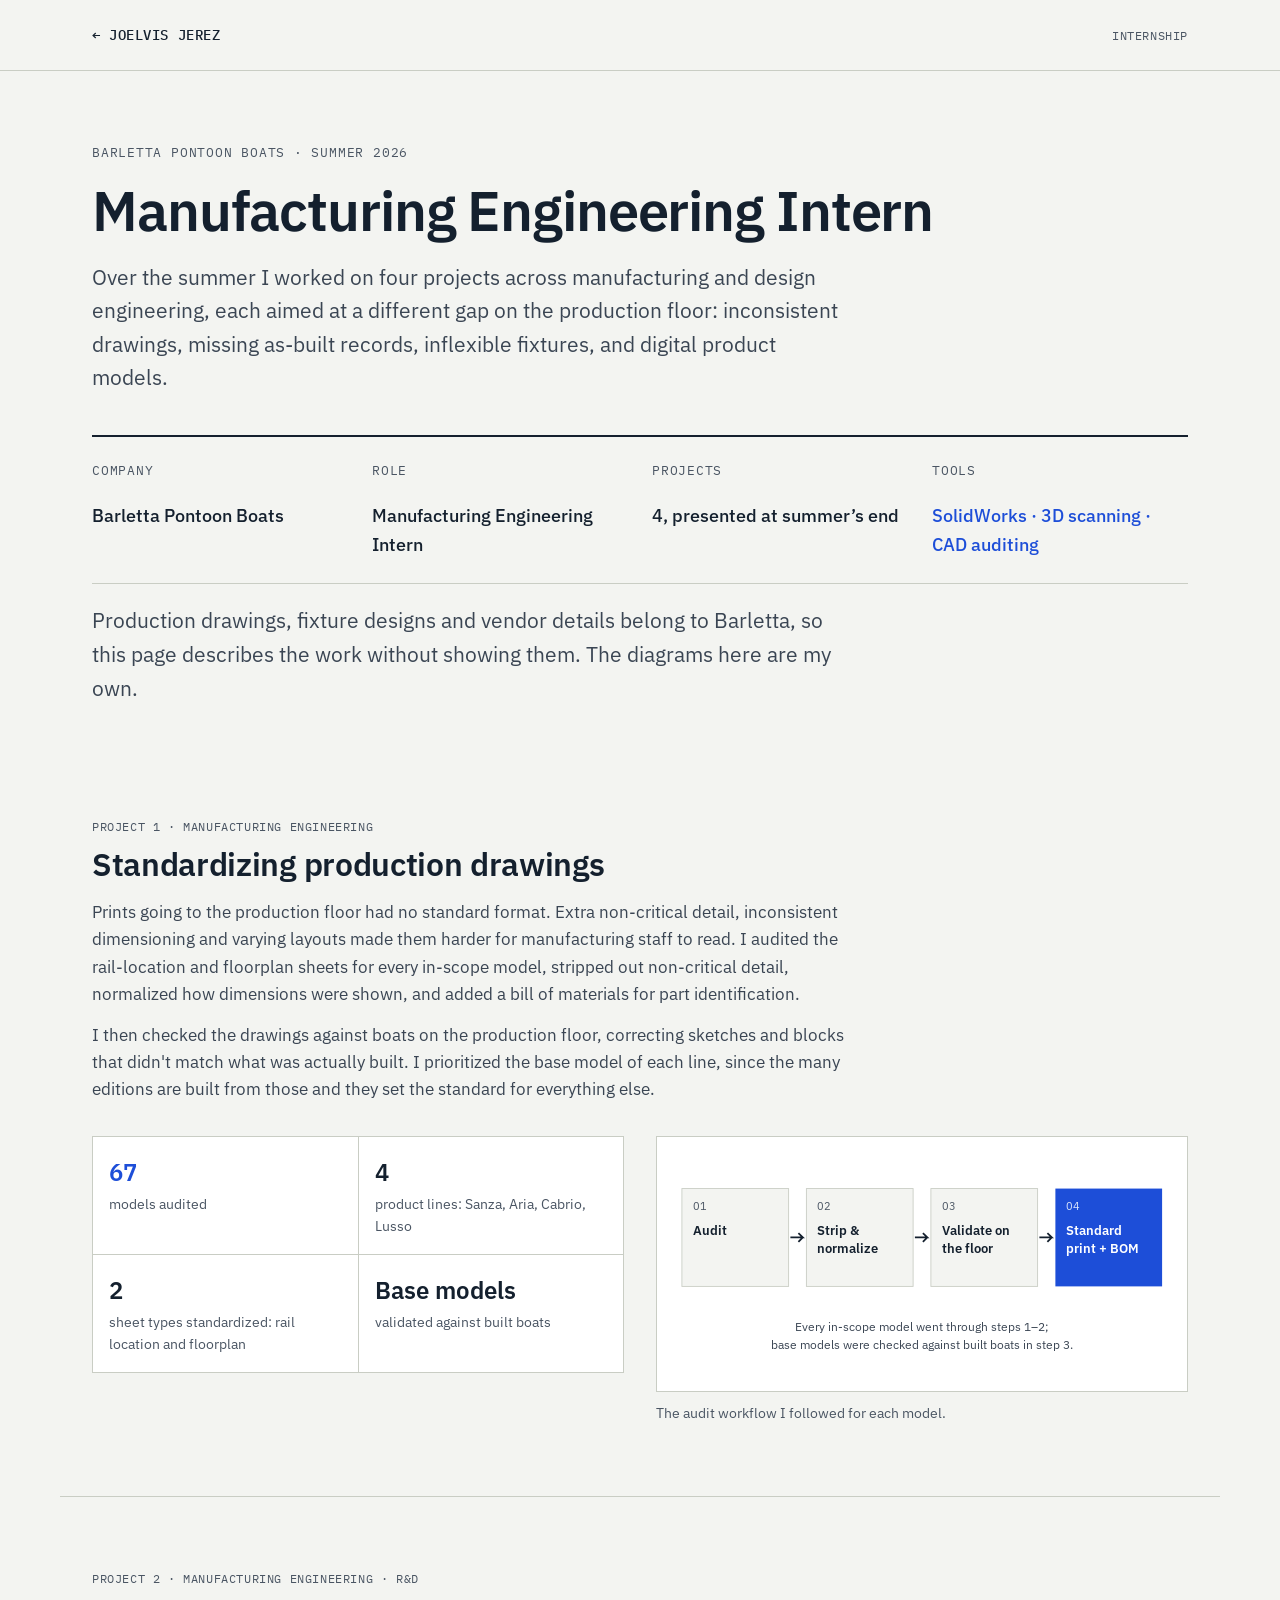
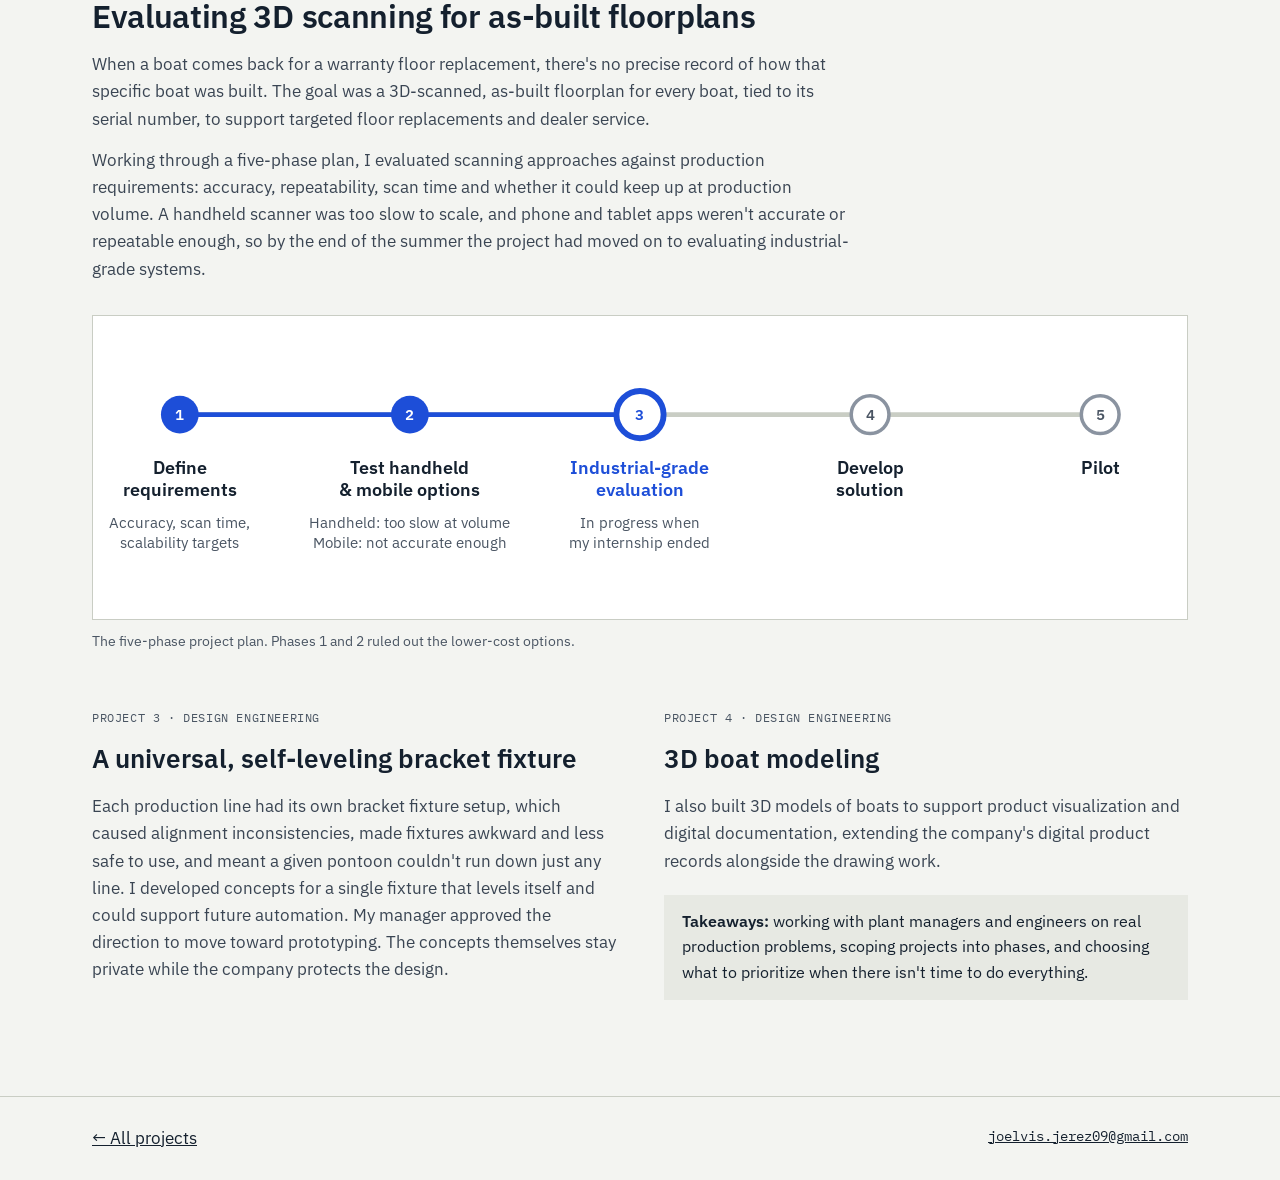
==== barletta.html @ f48c3b7b "Add files via upload" ====
<!doctype html>
<html lang="en">
<head>
<meta charset="utf-8">
<meta name="viewport" content="width=device-width, initial-scale=1">
<link rel="preconnect" href="https://fonts.googleapis.com">
<link rel="preconnect" href="https://fonts.gstatic.com" crossorigin>
<link href="https://fonts.googleapis.com/css2?family=IBM+Plex+Mono:wght@400;500&family=IBM+Plex+Sans:wght@400;500;600;700&display=swap" rel="stylesheet">
<link rel="stylesheet" href="styles.css">
<title>Manufacturing Engineering Intern, Barletta — Joelvis Jerez</title>
<meta name="description" content="Summer 2026 manufacturing engineering internship at Barletta Pontoon Boats: CAD standardization, 3D-scanning evaluation and fixture design.">
</head>
<body class="prose">

<header class="site-header">
<div class="wrap">
<a class="brand" href="index.html">← JOELVIS JEREZ</a>
<span class="kicker">INTERNSHIP</span>
</div>
</header>

<main>
<section class="wrap p-hero">
<div class="kicker">BARLETTA PONTOON BOATS · SUMMER 2026</div>
<h1>Manufacturing Engineering Intern</h1>
<p>Over the summer I worked on four projects across manufacturing and design engineering, each aimed at a different gap on the production floor: inconsistent drawings, missing as-built records, inflexible fixtures, and digital product models.</p>
<div class="facts">
<div><span class="kicker">COMPANY</span><strong>Barletta Pontoon Boats</strong></div>
<div><span class="kicker">ROLE</span><strong>Manufacturing Engineering Intern</strong></div>
<div><span class="kicker">PROJECTS</span><strong>4, presented at summer’s end</strong></div>
<div><span class="kicker">TOOLS</span><strong class="hl">SolidWorks · 3D scanning · CAD auditing</strong></div>
</div>
<p class="note">Production drawings, fixture designs and vendor details belong to Barletta, so this page describes the work without showing them. The diagrams here are my own.</p>
</section>

<!-- 1. CAD -->
<section class="wrap study">
<div class="kicker">PROJECT 1 · MANUFACTURING ENGINEERING</div>
<h2>Standardizing production drawings</h2>
<p>Prints going to the production floor had no standard format. Extra non-critical detail, inconsistent dimensioning and varying layouts made them harder for manufacturing staff to read. I audited the rail-location and floorplan sheets for every in-scope model, stripped out non-critical detail, normalized how dimensions were shown, and added a bill of materials for part identification.</p>
<p class="lead" style="margin-top:14px">I then checked the drawings against boats on the production floor, correcting sketches and blocks that didn't match what was actually built. I prioritized the base model of each line, since the many editions are built from those and they set the standard for everything else.</p>
<div class="figs">
<div class="nums" role="list" aria-label="Drawing audit results">
<div role="listitem"><b class="hl">67</b><span>models audited</span></div>
<div role="listitem"><b>4</b><span>product lines: Sanza, Aria, Cabrio, Lusso</span></div>
<div role="listitem"><b>2</b><span>sheet types standardized: rail location and floorplan</span></div>
<div role="listitem"><b>Base models</b><span>validated against built boats</span></div>
</div>
<figure>
<div class="chart">
<svg viewBox="0 0 560 250" role="img" aria-labelledby="cad-t cad-d">
<title id="cad-t">Drawing standardization workflow</title>
<desc id="cad-d">Four steps: audit the drawing, strip and normalize, validate against built boats, release a standard print with a bill of materials.</desc>
<g font-family="IBM Plex Sans, Helvetica, sans-serif">
<rect x="10" y="40" width="120" height="110" fill="#F3F4F1" stroke="#C9CDC4"/>
<rect x="150" y="40" width="120" height="110" fill="#F3F4F1" stroke="#C9CDC4"/>
<rect x="290" y="40" width="120" height="110" fill="#F3F4F1" stroke="#C9CDC4"/>
<rect x="430" y="40" width="120" height="110" fill="#1D4ED8"/>
<g font-size="12" fill="#4A5563" font-family="IBM Plex Mono, Menlo, monospace"><text x="22" y="64">01</text><text x="162" y="64">02</text><text x="302" y="64">03</text><text x="442" y="64" fill="#DCE5FB">04</text></g>
<g font-size="15" font-weight="600" fill="#14202E">
<text x="22" y="92">Audit</text><text x="162" y="92">Strip &amp;</text><text x="162" y="112">normalize</text><text x="302" y="92">Validate on</text><text x="302" y="112">the floor</text><text x="442" y="92" fill="#FFFFFF">Standard</text><text x="442" y="112" fill="#FFFFFF">print + BOM</text>
</g>
<g fill="#14202E"><path d="M132 95 l14 0 l-5 -5 M146 95 l-5 5" stroke="#14202E" stroke-width="2" fill="none"/><path d="M272 95 l14 0 l-5 -5 M286 95 l-5 5" stroke="#14202E" stroke-width="2" fill="none"/><path d="M412 95 l14 0 l-5 -5 M426 95 l-5 5" stroke="#14202E" stroke-width="2" fill="none"/></g>
<text x="280" y="200" font-size="13" fill="#3A4553" text-anchor="middle">Every in-scope model went through steps 1–2;</text>
<text x="280" y="220" font-size="13" fill="#3A4553" text-anchor="middle">base models were checked against built boats in step 3.</text>
</g>
</svg>
</div>
<figcaption>The audit workflow I followed for each model.</figcaption>
</figure>
</div>
</section>

<!-- 2. SCANNING -->
<section class="wrap study">
<div class="kicker">PROJECT 2 · MANUFACTURING ENGINEERING · R&amp;D</div>
<h2>Evaluating 3D scanning for as-built floorplans</h2>
<p>When a boat comes back for a warranty floor replacement, there's no precise record of how that specific boat was built. The goal was a 3D-scanned, as-built floorplan for every boat, tied to its serial number, to support targeted floor replacements and dealer service.</p>
<p class="lead" style="margin-top:14px">Working through a five-phase plan, I evaluated scanning approaches against production requirements: accuracy, repeatability, scan time and whether it could keep up at production volume. A handheld scanner was too slow to scale, and phone and tablet apps weren't accurate or repeatable enough, so by the end of the summer the project had moved on to evaluating industrial-grade systems.</p>
<figure style="margin-top:32px">
<div class="chart">
<svg viewBox="0 0 900 230" role="img" aria-labelledby="scan-t scan-d">
<title id="scan-t">Five-phase scanning evaluation plan</title>
<desc id="scan-d">Phase 1 define requirements, phase 2 handheld and mobile testing, both complete. Phase 3 industrial-grade evaluation, in progress at the end of the internship. Phase 4 solution development and phase 5 pilot are next.</desc>
<g font-family="IBM Plex Sans, Helvetica, sans-serif">
<line x1="60" y1="70" x2="840" y2="70" stroke="#C9CDC4" stroke-width="4"/>
<line x1="60" y1="70" x2="450" y2="70" stroke="#1D4ED8" stroke-width="4"/>
<circle cx="60" cy="70" r="16" fill="#1D4ED8"/><circle cx="255" cy="70" r="16" fill="#1D4ED8"/>
<circle cx="450" cy="70" r="20" fill="#FFFFFF" stroke="#1D4ED8" stroke-width="5"/>
<circle cx="645" cy="70" r="16" fill="#FFFFFF" stroke="#8A93A0" stroke-width="3"/><circle cx="840" cy="70" r="16" fill="#FFFFFF" stroke="#8A93A0" stroke-width="3"/>
<g font-size="13" fill="#FFFFFF" text-anchor="middle" font-weight="600"><text x="60" y="75">1</text><text x="255" y="75">2</text></g>
<g font-size="13" text-anchor="middle" font-weight="600"><text x="450" y="75" fill="#1D4ED8">3</text><text x="645" y="75" fill="#4A5563">4</text><text x="840" y="75" fill="#4A5563">5</text></g>
<g font-size="15" font-weight="600" fill="#14202E" text-anchor="middle">
<text x="60" y="120">Define</text><text x="60" y="139">requirements</text>
<text x="255" y="120">Test handheld</text><text x="255" y="139">&amp; mobile options</text>
<text x="450" y="120" fill="#1D4ED8">Industrial-grade</text><text x="450" y="139" fill="#1D4ED8">evaluation</text>
<text x="645" y="120">Develop</text><text x="645" y="139">solution</text>
<text x="840" y="120">Pilot</text>
</g>
<g font-size="12.5" fill="#4A5563" text-anchor="middle">
<text x="60" y="166">Accuracy, scan time,</text><text x="60" y="183">scalability targets</text>
<text x="255" y="166">Handheld: too slow at volume</text><text x="255" y="183">Mobile: not accurate enough</text>
<text x="450" y="166">In progress when</text><text x="450" y="183">my internship ended</text>
</g>
</g>
</svg>
</div>
<figcaption>The five-phase project plan. Phases 1 and 2 ruled out the lower-cost options.</figcaption>
</figure>
</section>

<!-- 3 & 4 -->
<section class="wrap two last">
<div>
<div class="kicker" style="margin-bottom:10px">PROJECT 3 · DESIGN ENGINEERING</div>
<h2>A universal, self-leveling bracket fixture</h2>
<p>Each production line had its own bracket fixture setup, which caused alignment inconsistencies, made fixtures awkward and less safe to use, and meant a given pontoon couldn't run down just any line. I developed concepts for a single fixture that levels itself and could support future automation. My manager approved the direction to move toward prototyping. The concepts themselves stay private while the company protects the design.</p>
</div>
<div>
<div class="kicker" style="margin-bottom:10px">PROJECT 4 · DESIGN ENGINEERING</div>
<h2>3D boat modeling</h2>
<p>I also built 3D models of boats to support product visualization and digital documentation, extending the company's digital product records alongside the drawing work.</p>
<div class="role" style="margin-top:20px"><b>Takeaways:</b> working with plant managers and engineers on real production problems, scoping projects into phases, and choosing what to prioritize when there isn't time to do everything.</div>
</div>
</section>
</main>

<footer class="p-footer">
<div class="wrap">
<a href="index.html">← All projects</a>
<a class="mono" href="mailto:joelvis.jerez09@gmail.com">joelvis.jerez09@gmail.com</a>
</div>
</footer>

</body>
</html>
---- styles.css ----
/* Joelvis Jerez portfolio — shared styles */
:root{
  --ground:#F3F4F1; --panel:#E7E9E3; --line:#C9CDC4; --ink:#14202E;
  --body:#3A4553; --muted:#4A5563; --accent:#1D4ED8; --accent-dark:#163C9E; --white:#FFFFFF;
  --sans:'IBM Plex Sans','Helvetica Neue',Helvetica,sans-serif;
  --mono:'IBM Plex Mono',ui-monospace,Menlo,Consolas,monospace;
}
*{box-sizing:border-box}
html{scroll-behavior:smooth}
@media (prefers-reduced-motion:reduce){html{scroll-behavior:auto}}
body{margin:0;background:var(--ground);color:var(--ink);font-family:var(--sans);font-size:16px;line-height:1.55}
img{max-width:100%;display:block}
a{color:var(--accent)} a:hover{color:var(--accent-dark)}
a:focus-visible{outline:2px solid var(--accent);outline-offset:3px}
h1,h2,h3{margin:0;font-weight:600}
p{margin:0}

.wrap{max-width:1160px;margin:0 auto;padding-left:32px;padding-right:32px}
@media (max-width:600px){.wrap{padding-left:20px;padding-right:20px}}

/* header */
.site-header{border-bottom:1px solid var(--line)}
.site-header .wrap{display:flex;flex-wrap:wrap;align-items:center;justify-content:space-between;gap:8px 16px;padding-top:12px;padding-bottom:12px}
.brand{font-family:var(--mono);font-size:14px;font-weight:500;letter-spacing:.04em;color:var(--ink);text-decoration:none;padding:12px 0}
.nav{display:flex;gap:28px;font-size:15px}
.nav a{color:var(--ink);text-decoration:none;padding:12px 0}
.nav a:hover{text-decoration:underline}

/* shared bits */
.kicker{font-family:var(--mono);font-size:12px;color:var(--muted);letter-spacing:.05em}
.stat{font-family:var(--mono);font-size:14px;color:var(--accent);font-weight:500}
.section-head{display:flex;align-items:baseline;justify-content:space-between;gap:16px;border-top:2px solid var(--ink);padding-top:16px;margin-bottom:36px}
.section-head h2{font-size:28px}
.section-head span{font-family:var(--mono);font-size:13px;color:var(--muted)}
.ph{border:1px dashed #8A93A0;background:var(--panel);display:flex;align-items:center;justify-content:center;font-family:var(--mono);font-size:13px;color:var(--muted);text-align:center;padding:16px;aspect-ratio:4/3}
.ph.square{aspect-ratio:1/1;font-size:12px}
.ph.wide{aspect-ratio:2/1;font-size:14px}
.media{width:100%;height:auto;aspect-ratio:4/3;object-fit:cover}
.btn{display:inline-flex;align-items:center;min-height:48px;padding:0 24px;text-decoration:none;font-weight:500}
.btn.solid{background:var(--ink);color:var(--ground)}
.btn.solid:hover{background:#26364B;color:var(--ground)}
.btn.outline{border:1px solid var(--ink);color:var(--ink)}
.btn.outline:hover{background:var(--panel);color:var(--ink)}

/* home: hero */
.hero{padding-top:96px;padding-bottom:72px}
.hero .kicker{font-size:13px;letter-spacing:.06em;margin-bottom:20px}
.hero h1{font-size:56px;line-height:1.08;letter-spacing:-.02em;max-width:860px}
.hero p{margin-top:28px;font-size:19px;color:var(--body);max-width:680px}
.hero .actions{display:flex;flex-wrap:wrap;gap:12px;margin-top:36px}
@media (max-width:700px){.hero{padding-top:56px;padding-bottom:48px}.hero h1{font-size:36px}.hero p{font-size:17px}}

/* home: featured grid */
.work{padding-top:24px;padding-bottom:80px}
.grid{display:grid;grid-template-columns:repeat(auto-fit,minmax(320px,1fr));gap:40px 32px}
@media (max-width:400px){.grid{grid-template-columns:1fr}}
.card{display:flex;flex-direction:column;gap:14px;color:var(--ink);text-decoration:none}
.card h3{font-size:22px}
.card p{color:var(--body)}
a.card:hover h3{text-decoration:underline}

/* in progress */
.band{background:var(--panel);border-top:1px solid var(--line);border-bottom:1px solid var(--line)}
.band .wrap{padding-top:64px;padding-bottom:64px}
.band .grid{gap:32px}
.tile{display:flex;flex-direction:column;gap:10px;background:var(--ground);padding:28px;border:1px solid var(--line)}
.tile h3{font-size:20px}
.tile p{color:var(--body)}

/* more work */
.more{padding-top:72px;padding-bottom:72px}
.small-grid{display:grid;grid-template-columns:repeat(auto-fit,minmax(240px,1fr));gap:32px}
.small{display:flex;flex-direction:column;gap:10px}
.small h3{font-size:17px}
.small p{font-size:15px;color:var(--body)}

/* about */
.about{border-top:1px solid var(--line)}
.about .wrap{padding-top:72px;padding-bottom:72px;display:grid;grid-template-columns:repeat(auto-fit,minmax(300px,1fr));gap:48px}
.about h2{font-size:28px;margin-bottom:16px}
.about h3{font-size:20px;margin-bottom:16px}
.about p{color:var(--body)}
.skills{font-family:var(--mono);font-size:14px;line-height:1.9}

/* footer */
.site-footer{background:var(--ink);color:var(--ground)}
.site-footer .wrap{padding-top:64px;padding-bottom:64px;display:flex;flex-wrap:wrap;justify-content:space-between;align-items:flex-end;gap:32px}
.site-footer h2{font-size:32px;margin-bottom:12px}
.site-footer p{color:#C9CFD8}
.site-footer .links{display:flex;flex-direction:column;gap:4px;font-family:var(--mono);font-size:15px}
.site-footer a{color:var(--ground);padding:8px 0;word-break:break-all}
.site-footer a:focus-visible{outline-color:var(--ground)}

/* project pages */
.p-hero{padding-top:72px;padding-bottom:40px}
.p-hero .kicker{font-size:13px;letter-spacing:.06em;margin-bottom:16px}
.p-hero h1{font-size:56px;line-height:1.08;letter-spacing:-.02em}
.p-hero p{margin-top:20px;font-size:21px;color:var(--body);max-width:760px}
@media (max-width:700px){.p-hero{padding-top:48px}.p-hero h1{font-size:38px}.p-hero p{font-size:18px}}
.facts{display:grid;grid-template-columns:repeat(auto-fit,minmax(200px,1fr));gap:24px;border-top:2px solid var(--ink);border-bottom:1px solid var(--line);padding:24px 0;margin-top:40px}
.facts div{display:flex;flex-direction:column;gap:4px}
.facts strong{font-size:18px;font-weight:500}
.facts strong.hl{color:var(--accent)}
.prose{font-size:17px;line-height:1.6}
.block{padding-top:56px}
.block h2{font-size:26px;margin-bottom:14px}
.block > p{color:var(--body);max-width:760px;margin-bottom:28px}
.two{display:grid;grid-template-columns:repeat(auto-fit,minmax(300px,1fr));gap:48px;padding-top:56px}
.two h2{font-size:26px;margin-bottom:14px}
.two p{color:var(--body)}
.fig-grid{display:grid;grid-template-columns:repeat(auto-fit,minmax(300px,1fr));gap:24px}
.fig-grid.three{grid-template-columns:repeat(auto-fit,minmax(220px,1fr))}
figure{margin:0;display:flex;flex-direction:column;gap:10px}
figcaption{font-size:14px;color:var(--muted)}
.trials{display:grid;grid-template-columns:repeat(3,minmax(0,1fr));gap:16px;max-width:640px}
.trial{border:1px solid var(--line);background:var(--white);padding:20px;display:flex;flex-direction:column;gap:4px}
.trial b{font-size:32px;font-weight:600}
.trial b.hl{color:var(--accent)}
@media (max-width:420px){.trial{padding:14px}.trial b{font-size:24px}}
.last{padding-bottom:96px}
.p-footer{border-top:1px solid var(--line)}
.p-footer .wrap{padding-top:16px;padding-bottom:16px;display:flex;flex-wrap:wrap;justify-content:space-between;gap:8px 16px}
.p-footer a{color:var(--ink);padding:12px 0}
.p-footer .mono{font-family:var(--mono);font-size:14px}

/* engine studies page */
.study{padding-top:72px}
.study + .study{border-top:1px solid var(--line);margin-top:72px}
.study .kicker{margin-bottom:10px}
.study h2{font-size:32px;line-height:1.15;letter-spacing:-.01em;margin-bottom:16px}
.study > p, .study .lead{color:var(--body);max-width:760px}
.role{margin-top:16px;padding:14px 18px;background:var(--panel);max-width:760px;font-size:16px}
.role b{font-weight:600}
.figs{display:grid;grid-template-columns:repeat(auto-fit,minmax(320px,1fr));gap:32px;margin-top:32px;align-items:start}
.chart{background:var(--white);border:1px solid var(--line);padding:16px}
.chart svg{width:100%;height:auto;display:block}
.chart text{font-family:var(--sans)}
.nums{display:grid;grid-template-columns:repeat(2,minmax(0,1fr));gap:1px;background:var(--line);border:1px solid var(--line)}
.nums div{background:var(--white);padding:16px;display:flex;flex-direction:column;gap:2px}
.nums b{font-size:24px;font-weight:600}
.nums b.hl{color:var(--accent)}
.nums span{font-size:14px;color:var(--muted)}
.table-wrap{overflow-x:auto;border:1px solid var(--line);background:var(--white)}
table{border-collapse:collapse;width:100%;font-size:15px;min-width:420px}
th,td{text-align:left;padding:10px 14px;border-bottom:1px solid var(--line)}
th{font-family:var(--mono);font-size:12px;font-weight:500;color:var(--muted);letter-spacing:.04em;background:var(--ground)}
tr:last-child td{border-bottom:0}
tr.ours td{font-weight:600;color:var(--accent)}
td.num,th.num{text-align:right;font-variant-numeric:tabular-nums}
.thumb{aspect-ratio:4/3;background:var(--white);border:1px solid var(--line);display:flex;align-items:center;justify-content:center;padding:12px}
.thumb svg{width:100%;height:100%}

/* media + project page extras */
.media{border:1px solid var(--line);background:var(--white)}
.media.portrait{object-position:center 42%}
.shot{width:100%;height:auto;border:1px solid var(--line);background:var(--white)}
.hero-media{margin-top:40px}
video{width:100%;height:auto;display:block;background:#0E1620;border:1px solid var(--line)}
.pair{display:grid;grid-template-columns:repeat(auto-fit,minmax(300px,1fr));gap:24px;margin-top:28px;align-items:start}
.quad{display:grid;grid-template-columns:repeat(auto-fit,minmax(200px,1fr));gap:16px;margin-top:28px;align-items:start}
.quad img{width:100%;aspect-ratio:3/4;object-fit:cover;border:1px solid var(--line);background:var(--white)}
.zoom{display:block}
.zoom:hover img{outline:2px solid var(--accent)}
.steps{list-style:none;margin:28px 0 0;padding:0;display:grid;gap:0;max-width:820px;counter-reset:s;border-top:1px solid var(--line)}
.steps li{counter-increment:s;display:grid;grid-template-columns:48px 1fr;gap:12px;padding:18px 0;border-bottom:1px solid var(--line)}
.steps li::before{content:counter(s);font-family:var(--mono);font-size:14px;color:var(--accent);font-weight:500;padding-top:2px}
.steps b{display:block;font-weight:600;margin-bottom:2px}
.steps span{color:var(--body)}
pre.code{margin:28px 0 0;padding:20px;background:#14202E;color:#E6EAF0;font-family:var(--mono);font-size:13.5px;line-height:1.6;overflow-x:auto;border-radius:0;max-width:820px}
pre.code .c{color:#93A2B6}
.credits{display:grid;grid-template-columns:repeat(auto-fit,minmax(220px,1fr));gap:1px;background:var(--line);border:1px solid var(--line);margin-top:28px}
.credits div{background:var(--white);padding:16px;display:flex;flex-direction:column;gap:4px}
.credits span{color:var(--body);font-size:15px}
.note{font-size:14px;color:var(--muted);margin-top:10px}
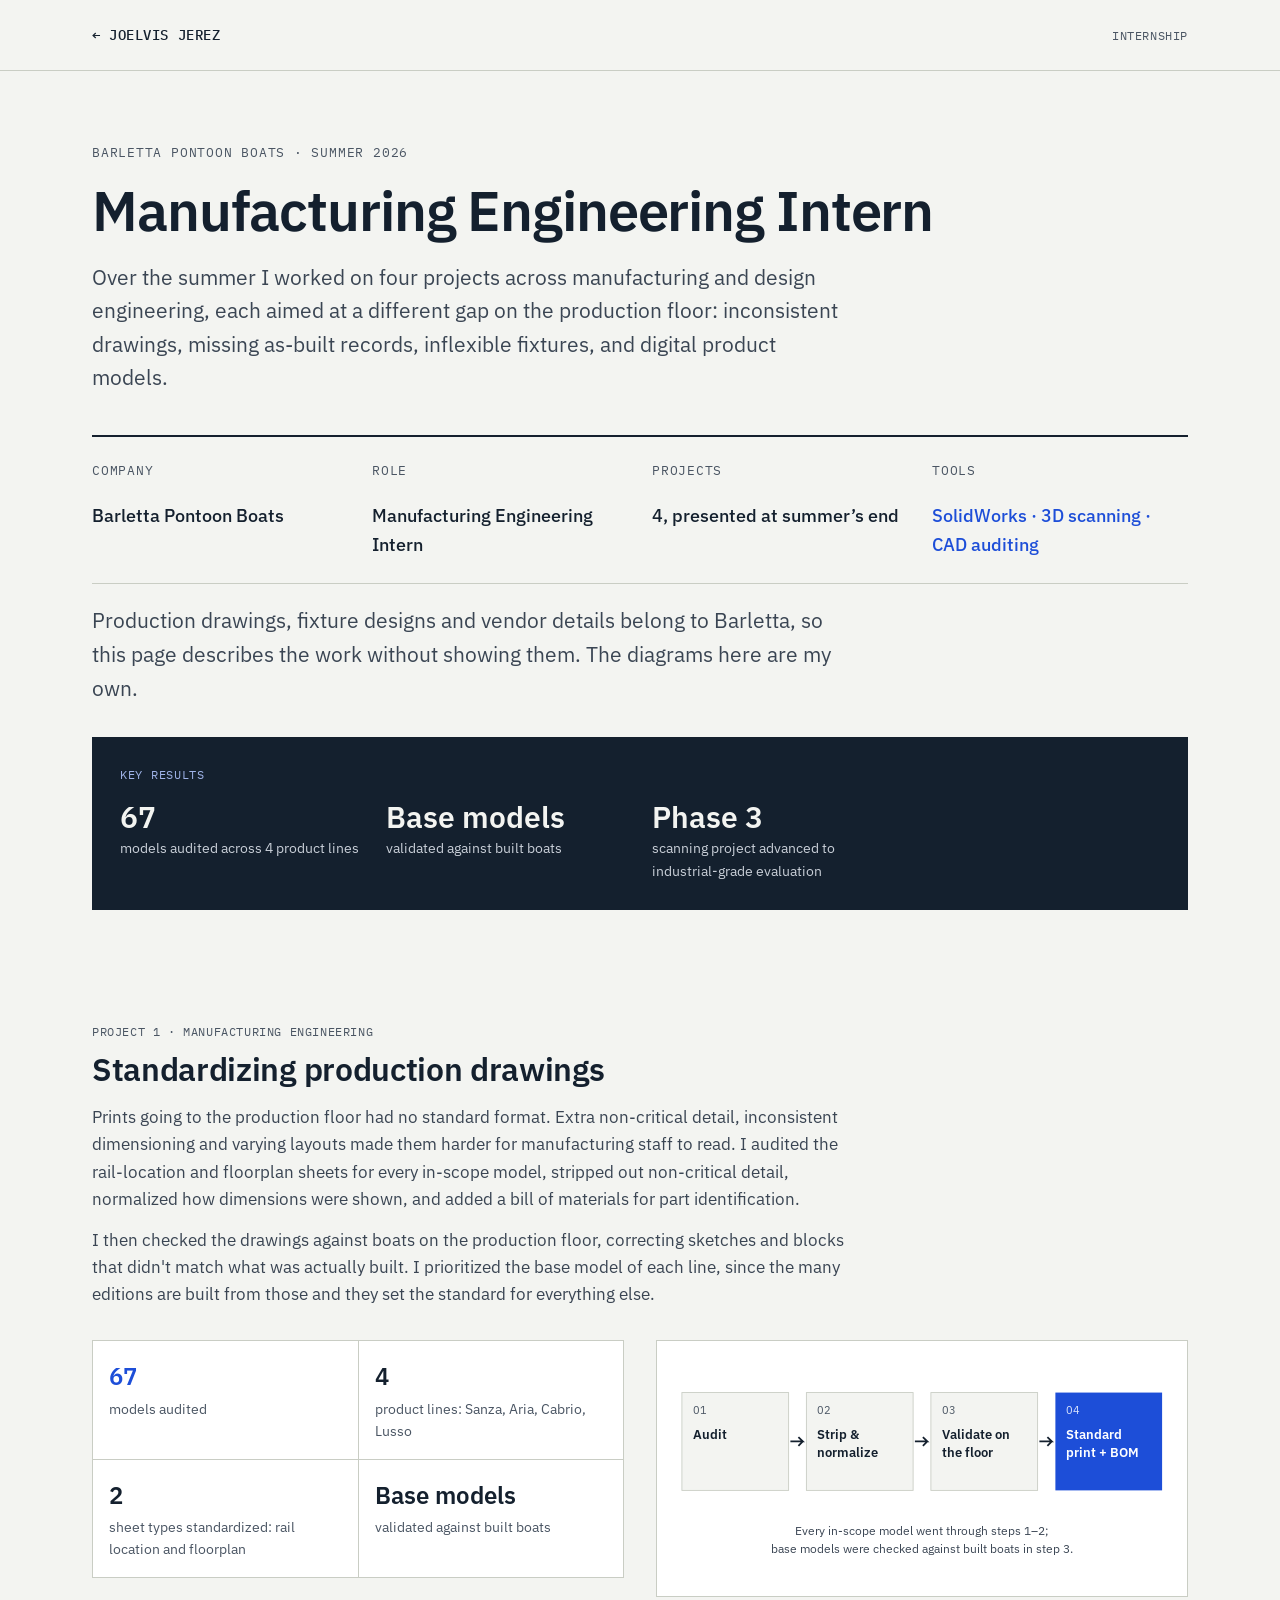
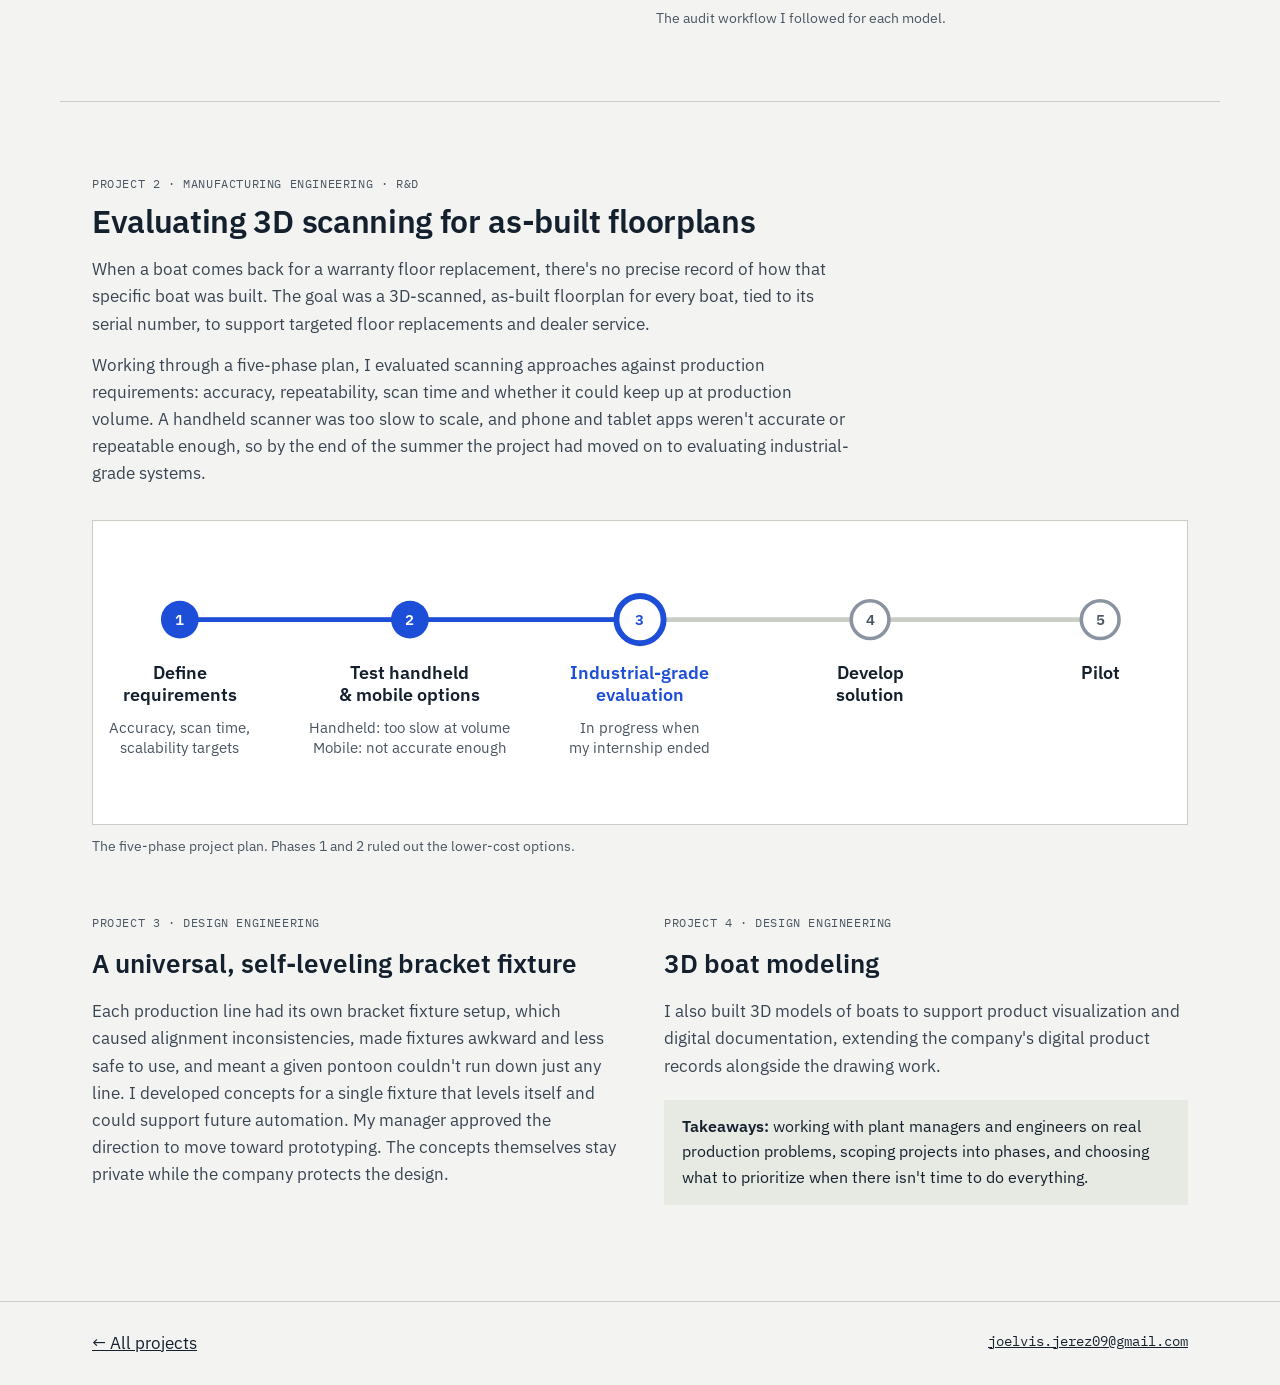
==== commit 1db9c4d7: "Add files via upload" ====
--- a/barletta.html
+++ b/barletta.html
@@ -31,6 +31,7 @@
 <div><span class="kicker">TOOLS</span><strong class="hl">SolidWorks · 3D scanning · CAD auditing</strong></div>
 </div>
 <p class="note">Production drawings, fixture designs and vendor details belong to Barletta, so this page describes the work without showing them. The diagrams here are my own.</p>
+<div class="results" role="list" aria-label="Key results"><span class="rk">KEY RESULTS</span><div role="listitem"><b>67</b><span>models audited across 4 product lines</span></div><div role="listitem"><b>Base models</b><span>validated against built boats</span></div><div role="listitem"><b>Phase 3</b><span>scanning project advanced to industrial-grade evaluation</span></div></div>
 </section>
 
 <!-- 1. CAD -->
--- a/styles.css
+++ b/styles.css
@@ -172,3 +172,9 @@
 .credits div{background:var(--white);padding:16px;display:flex;flex-direction:column;gap:4px}
 .credits span{color:var(--body);font-size:15px}
 .note{font-size:14px;color:var(--muted);margin-top:10px}
+.split-small{display:grid;grid-template-columns:repeat(auto-fit,minmax(280px,1fr));gap:24px;align-items:center}
+.results{background:var(--ink);color:var(--ground);margin-top:32px;padding:28px;display:grid;grid-template-columns:repeat(auto-fit,minmax(190px,1fr));gap:24px}
+.results .rk{font-family:var(--mono);font-size:12px;letter-spacing:.06em;color:#9FB3E8;grid-column:1/-1;margin-bottom:-8px}
+.results div{display:flex;flex-direction:column;gap:4px}
+.results b{font-size:30px;line-height:1.1;font-weight:600}
+.results span{font-size:14px;color:#C9CFD8}
